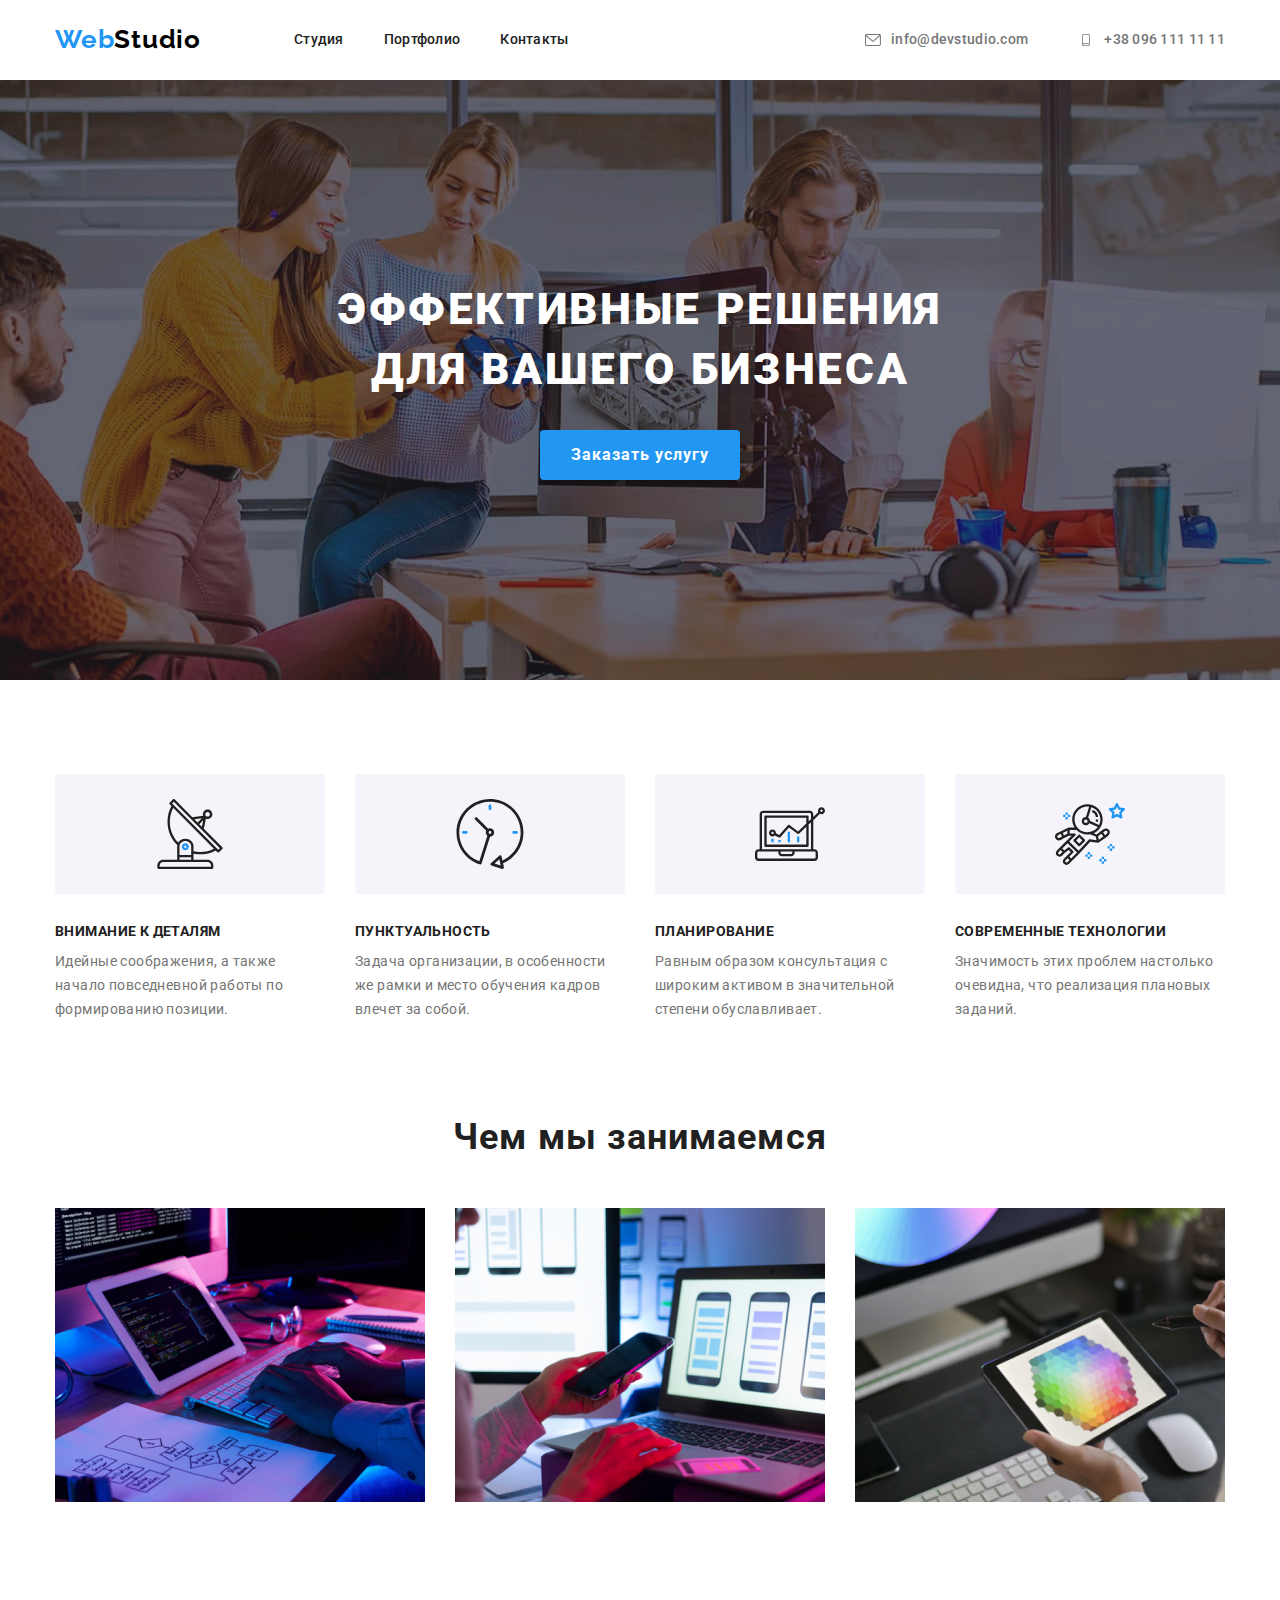
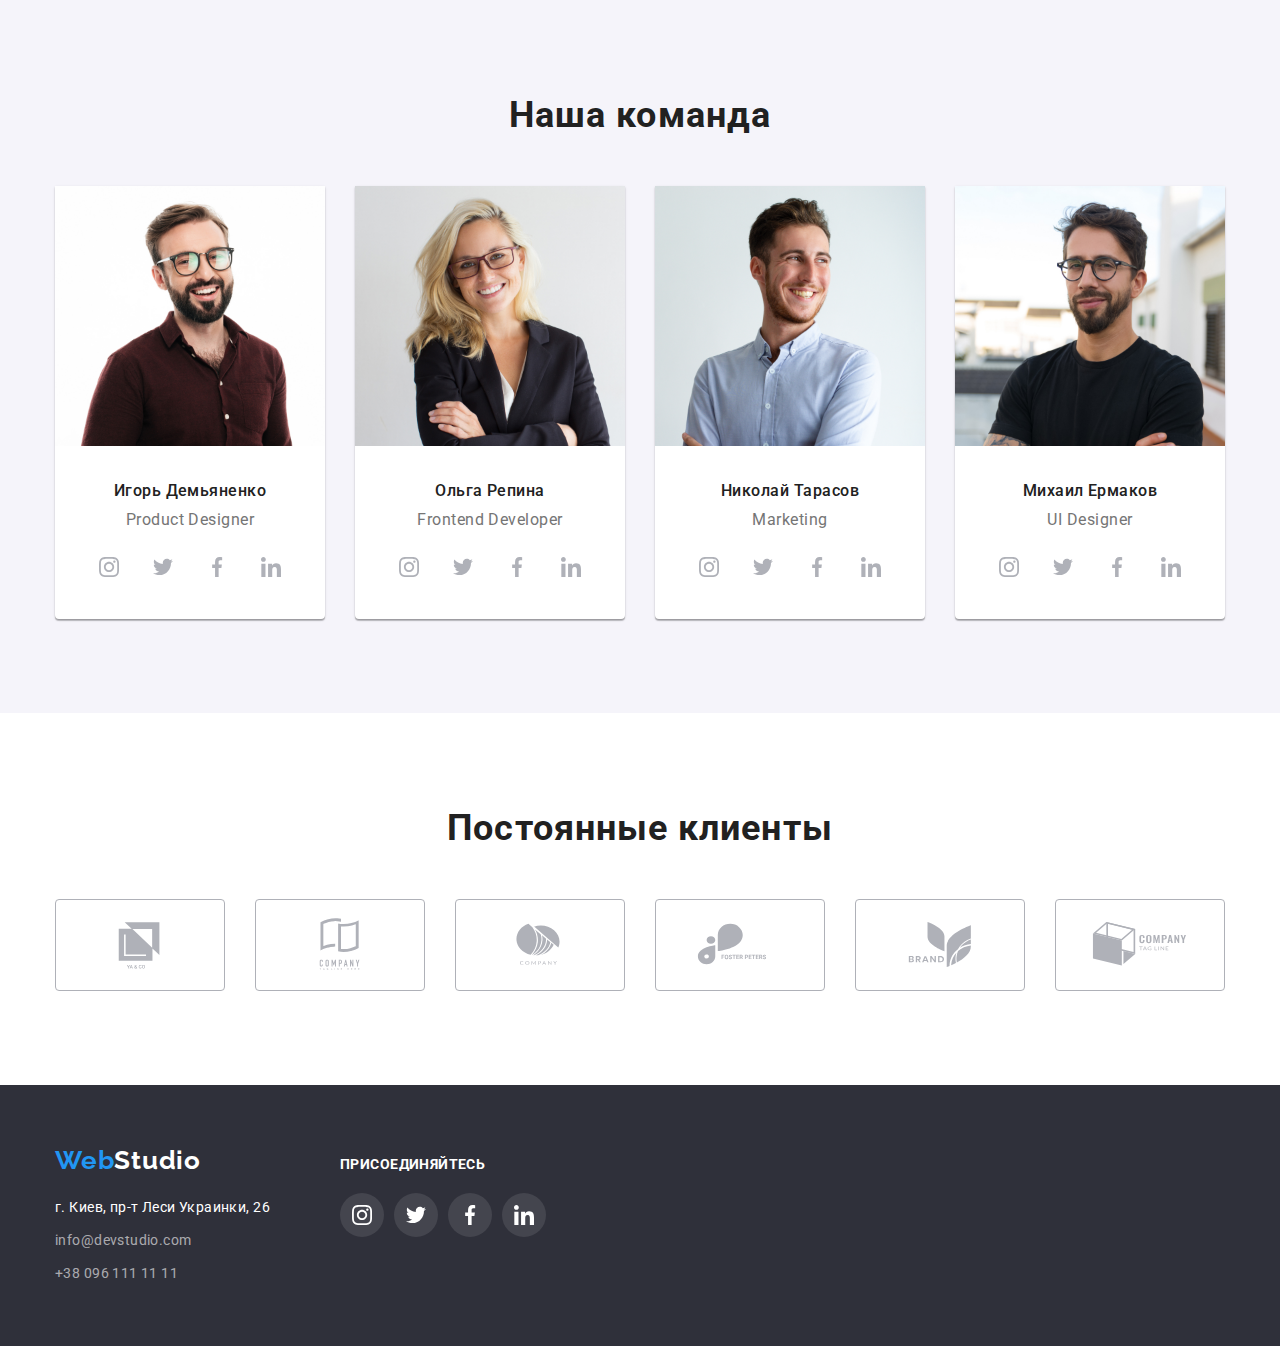
==== index.html @ 17e36403 "add folders and files" ====
<!DOCTYPE html>
<html lang="ru">
  <head>
    <meta charset="UTF-8" />
    <meta http-equiv="X-UA-Compatible" content="IE=edge" />
    <meta name="viewport" content="width=device-width, initial-scale=1.0" />
    <link rel="preconnect" href="https://fonts.googleapis.com" />
    <link rel="preconnect" href="https://fonts.gstatic.com" crossorigin />
    <link
      href="https://fonts.googleapis.com/css2?family=Raleway:wght@700&family=Roboto:wght@400;500;700;900&display=swap"
      rel="stylesheet"
    />
    <link
      rel="stylesheet"
      href="https://cdnjs.cloudflare.com/ajax/libs/modern-normalize/1.1.0/modern-normalize.min.css"
    />
    <link rel="stylesheet" href="./css/styles.css" />
    <title>Document</title>
  </head>
  <body>
    <!--Шапка сайта-->
    <header class="header">
      <div class="container container-header">
        <nav class="container-nav">
          <a class="logo-header" href=""
            ><span class="logo-first">Web</span>Studio</a
          >
          <ul class="header-list list">
            <li class="header-item">
              <a class="header-link link" href="./index.html">Студия</a>
            </li>
            <li class="header-item">
              <a class="header-link link" href="./portfolio.html">Портфолио</a>
            </li>
            <li class="header-item">
              <a class="header-link link" href="">Контакты</a>
            </li>
          </ul>
        </nav>
        <div class="header-contact">
          <ul class="header-contacts-list list">
            <li class="header-mail-list">
              <a class="header-mail-link link" href="mailto:info@devstudio.com">
                <svg class="header-mail-icon" width="16" height="12">
                  <use href="./images/icons.svg#mail"></use>
                </svg>
                info@devstudio.com
              </a>
            </li>
            <li class="header-tel-list">
              <a class="header-tel-link link" href="tel:+380961111111">
                <svg class="header-tel-icon" width="16" height="12">
                  <use href="./images/icons.svg#smartphone"></use>
                </svg>
                +38 096 111 11 11</a
              >
            </li>
          </ul>
        </div>
      </div>
    </header>
    <main>
      <!--Баннер-->
      <section class="hero">
        <h1 class="hero-title">Эффективные решения <br />для вашего бизнеса</h1>
        <button type="button" class="hero-btn btn">Заказать услугу</button>
      </section>
      <!--ABOUT US-->
      <section class="about">
        <div class="container">
          <ul class="about-list list">
            <li class="about-item">
              <div class="about-icon-bcg">
                <svg class="about-icon" width="70" height="70">
                  <use href="./images/icons.svg#antenna"></use>
                </svg>
              </div>
              <h3 class="about-title title">Внимание к деталям</h3>
              <p class="about-text">
                Идейные соображения, а также начало повседневной работы по
                формированию позиции.
              </p>
            </li>
            <li class="about-item">
              <div class="about-icon-bcg">
                <svg class="about-icon" width="70" height="70">
                  <use href="./images/icons.svg#clock"></use>
                </svg>
              </div>
              <h3 class="about-title title">Пунктуальность</h3>
              <p class="about-text">
                Задача организации, в особенности же рамки и место обучения
                кадров влечет за собой.
              </p>
            </li>
            <li class="about-item">
              <div class="about-icon-bcg">
                <svg class="about-icon" width="70" height="70">
                  <use href="./images/icons.svg#diagram"></use>
                </svg>
              </div>
              <h3 class="about-title title">Планирование</h3>
              <p class="about-text">
                Равным образом консультация с широким активом в значительной
                степени обуславливает.
              </p>
            </li>
            <li class="about-item">
              <div class="about-icon-bcg">
                <svg class="about-icon" width="70" height="70">
                  <use href="./images/icons.svg#astronaut"></use>
                </svg>
              </div>
              <h3 class="about-title title">Современные технологии</h3>
              <p class="about-text">
                Значимость этих проблем настолько очевидна, что реализация
                плановых заданий.
              </p>
            </li>
          </ul>
        </div>
      </section>
      <!--WHAT WE DO-->
      <section class="gallery-section">
        <div class="container">
          <h2 class="gallery-title">Чем мы занимаемся</h2>
          <ul class="galery-list list">
            <li class="gallery-item">
              <img
                src="./images/box1.jpg"
                alt="человек и планшет"
                width="370"
              />
            </li>
            <li class="gallery-item">
              <img
                src="./images/box2.jpg"
                alt="ноутбук и человек с телефоном"
                width="370"
              />
            </li>
            <li class="gallery-item">
              <img src="./images/box3.jpg" alt="планшет в руках" width="370" />
            </li>
          </ul>
        </div>
      </section>
      <!----------------OUR TEAM------------- -->
      <section class="team-section">
        <div class="container">
          <h2 class="team-title">Наша команда</h2>
          <ul class="team-list list">
            <li class="team-item">
              <img
                src="./images/img1.jpg"
                alt="мужчина с бородой"
                width="270"
              />
              <div class="team-worker">
                <h3 class="team-name">Игорь Демьяненко</h3>
                <p class="team-profession">Product Designer</p>
                <ul class="team-icon-list list">
                  <li class="team-icon-item">
                    <a href="" class="team-icon-link">
                      <svg class="team-icon-svg" width="20" height="20">
                        <use href="./images/icons.svg#instagram"></use>
                      </svg>
                    </a>
                  </li>
                  <li class="team-icon-item">
                    <a href="" class="team-icon-link">
                      <svg class="team-icon-svg" width="20" height="20">
                        <use href="./images/icons.svg#twitter"></use>
                      </svg>
                    </a>
                  </li>
                  <li class="team-icon-item">
                    <a href="" class="team-icon-link">
                      <svg class="team-icon-svg" width="20" height="20">
                        <use href="./images/icons.svg#facebook"></use>
                      </svg>
                    </a>
                  </li>
                  <li class="team-icon-item">
                    <a href="" class="team-icon-link">
                      <svg class="team-icon-svg" width="20" height="20">
                        <use href="./images/icons.svg#linkedin"></use>
                      </svg>
                    </a>
                  </li>
                </ul>
              </div>
            </li>
            <li class="team-item">
              <img
                src="./images/img2.jpg"
                alt="девушка блондинка"
                width="270"
              />
              <div class="team-worker">
                <h3 class="team-name">Ольга Репина</h3>
                <p class="team-profession">Frontend Developer</p>
                <ul class="team-icon-list list">
                  <li class="team-icon-item">
                    <a href="" class="team-icon-link">
                      <svg class="team-icon-svg" width="20" height="20">
                        <use href="./images/icons.svg#instagram"></use>
                      </svg>
                    </a>
                  </li>
                  <li class="team-icon-item">
                    <a href="" class="team-icon-link">
                      <svg class="team-icon-svg" width="20" height="20">
                        <use href="./images/icons.svg#twitter"></use>
                      </svg>
                    </a>
                  </li>
                  <li class="team-icon-item">
                    <a href="" class="team-icon-link">
                      <svg class="team-icon-svg" width="20" height="20">
                        <use href="./images/icons.svg#facebook"></use>
                      </svg>
                    </a>
                  </li>
                  <li class="team-icon-item">
                    <a href="" class="team-icon-link">
                      <svg class="team-icon-svg" width="20" height="20">
                        <use href="./images/icons.svg#linkedin"></use>
                      </svg>
                    </a>
                  </li>
                </ul>
              </div>
            </li>
            <li class="team-item">
              <img src="./images/img3.jpg" alt="парень улыбается" width="270" />
              <div class="team-worker">
                <h3 class="team-name">Николай Тарасов</h3>
                <p class="team-profession">Marketing</p>
                <ul class="team-icon-list list">
                  <li class="team-icon-item">
                    <a href="" class="team-icon-link">
                      <svg class="team-icon-svg" width="20" height="20">
                        <use href="./images/icons.svg#instagram"></use>
                      </svg>
                    </a>
                  </li>
                  <li class="team-icon-item">
                    <a href="" class="team-icon-link">
                      <svg class="team-icon-svg" width="20" height="20">
                        <use href="./images/icons.svg#twitter"></use>
                      </svg>
                    </a>
                  </li>
                  <li class="team-icon-item">
                    <a href="" class="team-icon-link">
                      <svg class="team-icon-svg" width="20" height="20">
                        <use href="./images/icons.svg#facebook"></use>
                      </svg>
                    </a>
                  </li>
                  <li class="team-icon-item">
                    <a href="" class="team-icon-link">
                      <svg class="team-icon-svg" width="20" height="20">
                        <use href="./images/icons.svg#linkedin"></use>
                      </svg>
                    </a>
                  </li>
                </ul>
              </div>
            </li>
            <li class="team-item">
              <img src="./images/img4.jpg" alt="парень серьезный" width="270" />
              <div class="team-worker">
                <h3 class="team-name">Михаил Ермаков</h3>
                <p class="team-profession">UI Designer</p>
                <ul class="team-icon-list list">
                  <li class="team-icon-item">
                    <a href="" class="team-icon-link">
                      <svg class="team-icon-svg" width="20" height="20">
                        <use href="./images/icons.svg#instagram"></use>
                      </svg>
                    </a>
                  </li>
                  <li class="team-icon-item">
                    <a href="" class="team-icon-link">
                      <svg class="team-icon-svg" width="20" height="20">
                        <use href="./images/icons.svg#twitter"></use>
                      </svg>
                    </a>
                  </li>
                  <li class="team-icon-item">
                    <a href="" class="team-icon-link">
                      <svg class="team-icon-svg" width="20" height="20">
                        <use href="./images/icons.svg#facebook"></use>
                      </svg>
                    </a>
                  </li>
                  <li class="team-icon-item">
                    <a href="" class="team-icon-link">
                      <svg class="team-icon-svg" width="20" height="20">
                        <use href="./images/icons.svg#linkedin"></use>
                      </svg>
                    </a>
                  </li>
                </ul>
              </div>
            </li>
          </ul>
        </div>
      </section>
      <!-- ------------CLIENTS---------------- -->
      <section class="clients">
        <div class="container">
          <h2 class="clients-title">Постоянные клиенты</h2>
          <ul class="clients-list list">
            <li class="cliets-item">
              <a href="" class="clients-link">
                <svg class="clients-icon" width="106" height="60">
                  <use href="./images/icons.svg#logo1"></use>
                </svg>
              </a>
            </li>
            <li class="cliets-item">
              <a href="" class="clients-link">
                <svg class="clients-icon" width="106" height="60">
                  <use href="./images/icons.svg#logo2"></use>
                </svg>
              </a>
            </li>
            <li class="cliets-item">
              <a href="" class="clients-link">
                <svg class="clients-icon" width="106" height="60">
                  <use href="./images/icons.svg#logo3"></use>
                </svg>
              </a>
            </li>
            <li class="cliets-item">
              <a href="" class="clients-link">
                <svg class="clients-icon" width="106" height="60">
                  <use href="./images/icons.svg#logo4"></use>
                </svg>
              </a>
            </li>
            <li class="cliets-item">
              <a href="" class="clients-link">
                <svg class="clients-icon" width="106" height="60">
                  <use href="./images/icons.svg#logo5"></use>
                </svg>
              </a>
            </li>
            <li class="cliets-item">
              <a href="" class="clients-link">
                <svg class="clients-icon" width="106" height="60">
                  <use href="./images/icons.svg#logo6"></use>
                </svg>
              </a>
            </li>
          </ul>
        </div>
      </section>
    </main>
    <footer class="footer">
      <div class="footer-container container">
        <div class="container-footer-box">
          <div class="container-logo-footer">
            <a class="logo-footer" href=""
              ><span class="logo-first">Web</span>Studio</a
            >
          </div>
          <address href="" class="footer-address">
            г. Киев, пр-т Леси Украинки, 26
          </address>
          <ul class="list">
            <li class="footer-mail">
              <a class="footer-contacts link" href="mailto:info@devstudio.com"
                >info@devstudio.com</a
              >
            </li>
            <li class="footer-tell">
              <a class="footer-contacts link" href="tel:+380961111111"
                >+38 096 111 11 11</a
              >
            </li>
          </ul>
        </div>
        <div class="footer-icon">
          <h3 class="footer-title">присоединяйтесь</h3>
          <ul class="footer-icon-list list">
            <li class="footer-icon-item">
              <a href="" class="footer-icon-link">
                <svg class="footer-icon-svg" width="20" height="20">
                  <use href="./images/icons.svg#instagram"></use>
                </svg>
              </a>
            </li>
            <li class="footer-icon-item">
              <a href="" class="footer-icon-link">
                <svg class="footer-icon-svg" width="20" height="20">
                  <use href="./images/icons.svg#twitter"></use>
                </svg>
              </a>
            </li>
            <li class="footer-icon-item">
              <a href="" class="footer-icon-link">
                <svg class="footer-icon-svg" width="20" height="20">
                  <use href="./images/icons.svg#facebook"></use>
                </svg>
              </a>
            </li>
            <li class="footer-icon-item">
              <a href="" class="footer-icon-link">
                <svg class="footer-icon-svg" width="20" height="20">
                  <use href="./images/icons.svg#linkedin"></use>
                </svg>
              </a>
            </li>
          </ul>
        </div>
      </div>
    </footer>
  </body>
</html>
---- css/styles.css ----
html {
  box-sizing: border-box;
}

/* *,
*::before,
*::after {
  box-sizing: inherit;
} */

:root {
  --primary-title-color: #212121;
  --accent-color: #2196f3;
  --secondary-color: #757575;
  --background-color: #ffffff;
}

p,
h1,
h2,
h3,
h4,
h5,
h6 {
  margin: 0;
}

ul {
  margin: 0;
  padding: 0;
}

body {
  font-family: "Roboto", sans-serif;
  background-color: var(--background-color);
}

.link {
  text-decoration: none;
}

.list {
  list-style-type: none;
  margin: 0;
}

.container {
  width: 1200px;
  padding-left: 15px;
  padding-right: 15px;
  margin-left: auto;
  margin-right: auto;
}

/* --------------HEADER-------------- */

.logo-header {
  font-family: Raleway;
  font-weight: 700;
  font-size: 26px;
  line-height: 1.2;
  letter-spacing: 0.03em;
  color: #000000;
  text-decoration: none;
}

.logo-header {
  margin-right: 93px;
}

.logo-first {
  color: var(--accent-color);
}

.header-list {
  display: flex;
}

.header-link {
  font-weight: 500;
  font-size: 14px;
  line-height: 1.14;
  letter-spacing: 0.02em;
  color: var(--primary-title-color);
}

.header-item:not(:last-child) {
  margin-right: 40px;
}

.link:hover,
.link:focus {
  color: var(--accent-color);
}

.container-header {
  display: flex;
}

.container-nav {
  display: flex;
  align-items: center;
}

.header {
  border-color: #ececec;
  padding-top: 24px;
  padding-bottom: 25px;
}

.header-mail-link,
.header-tel-link {
  display: flex;
  align-items: center;
  font-weight: 500;
  font-size: 14px;
  line-height: 1.14;
  letter-spacing: 0.02em;
  color: var(--secondary-color);
}

.header-contact {
  margin-left: auto;
  display: flex;
  align-items: center;
}

.header-contacts-list {
  display: flex;
}

.header-mail-list .header-tel-list {
  display: flex;
}

.header-tel-list {
  margin-left: 50px;
}

.header-mail-icon,
.header-tel-icon {
  fill: currentColor;
  margin-right: 10px;
}

/* --------------HERO-------------- */

.hero {
  background-color:#2f303a;
  background-image: url(../images/herobcg.png),url(../images/hero.jpg);
  background-repeat: no-repeat;
  background-position: center;
  background-size: cover;
  max-width: 1600px;
  padding-top: 200px;
  padding-bottom: 200px;
  margin-left: auto;
  margin-right: auto;
}

.hero-title {
  font-weight: 900;
  font-size: 44px;
  line-height: 1.36;
  text-align: center;
  letter-spacing: 0.06em;
  text-transform: uppercase;
  color: var(--background-color);
  width: 696px;
  margin: 0 auto;
  margin-bottom: 30px;
}

.btn {
  font-weight: bold;
  font-size: 16px;
  line-height: 1.87;
  display: flex;
  align-items: center;
  text-align: center;
  letter-spacing: 0.06em;
  color: var(--background-color);
  width: 200px;
  height: 50px;
  background: #2196f3;
  box-shadow: 0px 4px 4px rgba(0, 0, 0, 0.15);
  border-radius: 4px;
  border: none;
  justify-content: center;
  cursor: pointer;
}

.hero-btn {
  margin: 0 auto;
}

/* --------------ABOUT US-------------- */

.about {
  padding-top: 94px;
}

.about-list {
  display: flex;
  margin-left: -30px;
}

.about-item {
  flex-basis: calc(100% / 4 - 30px);
  margin-left: 30px;
}

.about-icon-bcg{
  width: 270px;
  height: 120px;
  display: flex;
  background: #F5F4FA;
  justify-content: center;
  align-items: center;
  border-radius: 4px;
  margin-bottom: 30px;
}

.about-title {
  margin-bottom: 10px;
}

.title {
  font-weight: 700;
  font-size: 14px;
  line-height: 1.14;
  letter-spacing: 0.03em;
  text-transform: uppercase;
  color: var(--primary-title-color);
}

.about-text {
  font-size: 14px;
  line-height: 1.71;
  letter-spacing: 0.03em;
  color: var(--secondary-color);
}

/* --------------WHAT WE DO-------------- */

.gallery-title,
.team-title {
  font-weight: 700;
  font-size: 36px;
  line-height: 1.17;
  text-align: center;
  letter-spacing: 0.03em;
  color: var(--primary-title-color);
  margin-bottom: 50px;
}

.gallery-section {
  display: flex;
  padding-top: 94px;
  padding-bottom: 94px;
}

.galery-list {
  display: flex;
  margin-left: -30px;
}

.gallery-item {
  flex-basis: calc(100% / 3 - 30px);
  margin-left: 30px;
}

/* --------------OUR TEAM-------------- */

.team-name {
  font-weight: 500;
  font-size: 16px;
  line-height: 1.19;
  text-align: center;
  letter-spacing: 0.03em;
  color: var(--primary-title-color);
  margin-bottom: 10px;
}

.team-profession {
  font-size: 16px;
  line-height: 1.19;
  text-align: center;
  letter-spacing: 0.03em;
  color: var(--secondary-color);
}

.team-section {
  padding-top: 94px;
  padding-bottom: 94px;
  background: #f5f4fa;
}

.team-list {
  display: flex;
  margin-left: -30px;
}

.team-item {
  flex-basis: calc(100% / 4 - 30px);
  margin-left: 30px;
  box-shadow: 0px 1px 3px rgba(0, 0, 0, 0.12), 0px 1px 1px rgba(0, 0, 0, 0.14), 0px 2px 1px rgba(0, 0, 0, 0.2);
  border-radius: 0px 0px 4px 4px;
  background:var(--background-color);
}

.team-worker {
  padding-top: 30px;
  padding-bottom: 30px;
}

.team-icon-list {
  display: flex;
  align-items: center;
  justify-content: center;
  margin-top: 16px;
}

.team-icon-item:not(:first-child) {
  display: flex;
  align-items: center;
  justify-content: center;
  margin-left: 10px;
}

.team-icon-link{
  display: flex;
  justify-content: center;
  align-items: center;
  width: 44px;
  height: 44px;
  border-radius: 50%;
  cursor: pointer;
}

.team-icon-svg{
  fill:#AFB1B8; 
}

.team-icon-link:hover .team-icon-svg,
.team-icon-link:focus .team-icon-svg{
  fill:var(--background-color); 
}

.team-icon-link:hover,
.team-icon-link:focus {
  background-color: var(--accent-color);
}

/* --------------OUR CLIENTS-------------*/

.clients{
  padding-top: 94px;
  padding-bottom: 94px;
}

.clients-title{
  font-weight: 700;
font-size: 36px;
line-height: 1.17;
text-align: center;
letter-spacing: 0.03em;
color: var(--primary-title-color);
margin-bottom: 50px;
}

.clients-list{
  display: flex;
  justify-content: center;
  margin-left: -30px;
}

.clients-link{
  width: 170px;
  height: 92px;
  display: flex;
  justify-content: center;
  align-items: center;
  border: 1px solid #AFB1B8;
  box-sizing: border-box;
  border-radius: 4px;
  margin-left: 30px;
  cursor: pointer;
}  

.clients-icon{
fill: #AFB1B8;
}

.clients-link:hover .clients-icon,
.clients-link:focus .clients-icon {
  fill:var(--accent-color);
} 

.clients-link:hover,
.clients-link:focus{
  border-color: var(--accent-color);
}


/* --------------FOOTER-------------- */

.footer{
  background-color: #2f303a;
  padding-top: 60px;
  padding-bottom: 60px;
}

.footer-container{
  display: flex;
  flex-direction: row;
}

.container-footer-box{
  margin-right: 70px;
}

.logo-footer {
  font-family: Raleway;
  font-weight: 700;
  font-size: 26px;
  line-height: 1.2;
  letter-spacing: 0.03em;
  color: var(--background-color);
  text-decoration: none;
}

.footer-address {
  font-style: normal;
  font-size: 14px;
  line-height: 1.71;
  letter-spacing: 0.03em;
  color: var(--background-color);
  margin-bottom: 9px;
}

.footer-contacts {
  font-size: 14px;
  line-height: 1.71;
  letter-spacing: 0.03em;
  color: rgba(255, 255, 255, 0.6);
}

.container-logo-footer {
  margin-bottom: 20px;
}

.footer-mail {
  margin-bottom: 9px;
}

.footer-title{
  font-weight: 700;
  font-size: 14px;
  line-height: 1.14;
  letter-spacing: 0.03em;
  text-transform: uppercase;
  color:var(--background-color);
  margin-bottom: 20px;
}

.footer-icon-list {
  display: flex;
  align-items: center;
  margin-top: 16px;
}

.footer-icon-item:not(:first-child) {
  display: flex;
  align-items: center;
  justify-content: center;
  margin-left: 10px;
}

.footer-icon-link{
  display: flex;
  justify-content: center;
  align-items: center;
  width: 44px;
  height: 44px;
  border-radius: 50%;
  cursor: pointer;
  background: rgba(255, 255, 255, 0.1);
}

.footer-icon-svg{
  fill:var(--background-color); 
}

.footer-icon-link:hover .footer-icon-svg,
.footer-icon-link:focus .footer-icon-svg{
  fill:var(--background-color); 
}

.footer-icon-link:hover,
.footer-icon-link:focus{
  background-color: var(--accent-color);
}

.footer-icon{
  padding-top: 12px;
}

/* --------------PORTFOLIO-------------- */

.header-portfolio {
  border-bottom: 1px solid #ececec;
}

.projects {
  padding-top: 94px;
  padding-bottom: 94px;
}

.container-projects {
  margin-bottom: 50px;
}

.projects-title {
  display: none;
}

.projects-list {
  display: flex;
  justify-content: center;
}

.projects-link {
  margin-left: 8px;
  padding: 6px 22px;
}

.btn-portfolio:hover,
.btn-portfolio:focus {
  background-color: var(--accent-color);
  color: var(--background-color);
  cursor: pointer;
  border: none;
  background: var(--accent-color);
  box-shadow: 0px 3px 1px rgba(0, 0, 0, 0.1), 0px 1px 2px rgba(0, 0, 0, 0.08), 0px 2px 2px rgba(0, 0, 0, 0.12);
}

.btn-portfolio-text {
  font-family: inherit;
  font-weight: 500;
  font-size: 16px;
  line-height: 1.62;
  text-align: center;
  letter-spacing: 0.03em;
  color: var(--primary-title-color);
  border-radius: 4px;
  border: none;
}

.work-list {
  display: flex;
  flex-wrap: wrap;
  margin-left: -30px;
  margin-bottom: -30px;
}

.work-link {
  display:block;
}

.work-item {
  display: block;
  flex-basis: calc(100% / 3 - 30px);
  background: #ffffff;
  box-sizing: border-box;
  margin-left: 30px;
  margin-bottom: 30px;
  max-width: 370px;
}
.work-item:hover,
.work-item:focus{
  box-shadow: 0px 1px 1px rgba(0, 0, 0, 0.12), 0px 4px 4px rgba(0, 0, 0, 0.06), 1px 4px 6px rgba(0, 0, 0, 0.16);
}

.work-border {
  display: block;
  padding: 20px 24px;
  border: 1px solid #eeeeee;
}

.company {
  font-weight: 700;
  font-size: 18px;
  line-height: 2;
  letter-spacing: 0.06em;
  color: var(--primary-title-color);
  margin-bottom: 4px;
}

.company-work {
  font-size: 16px;
  line-height: 1.87;
  letter-spacing: 0.03em;
  color: var(--secondary-color);
}

.work-picture.no-gap{
  display: block;
}
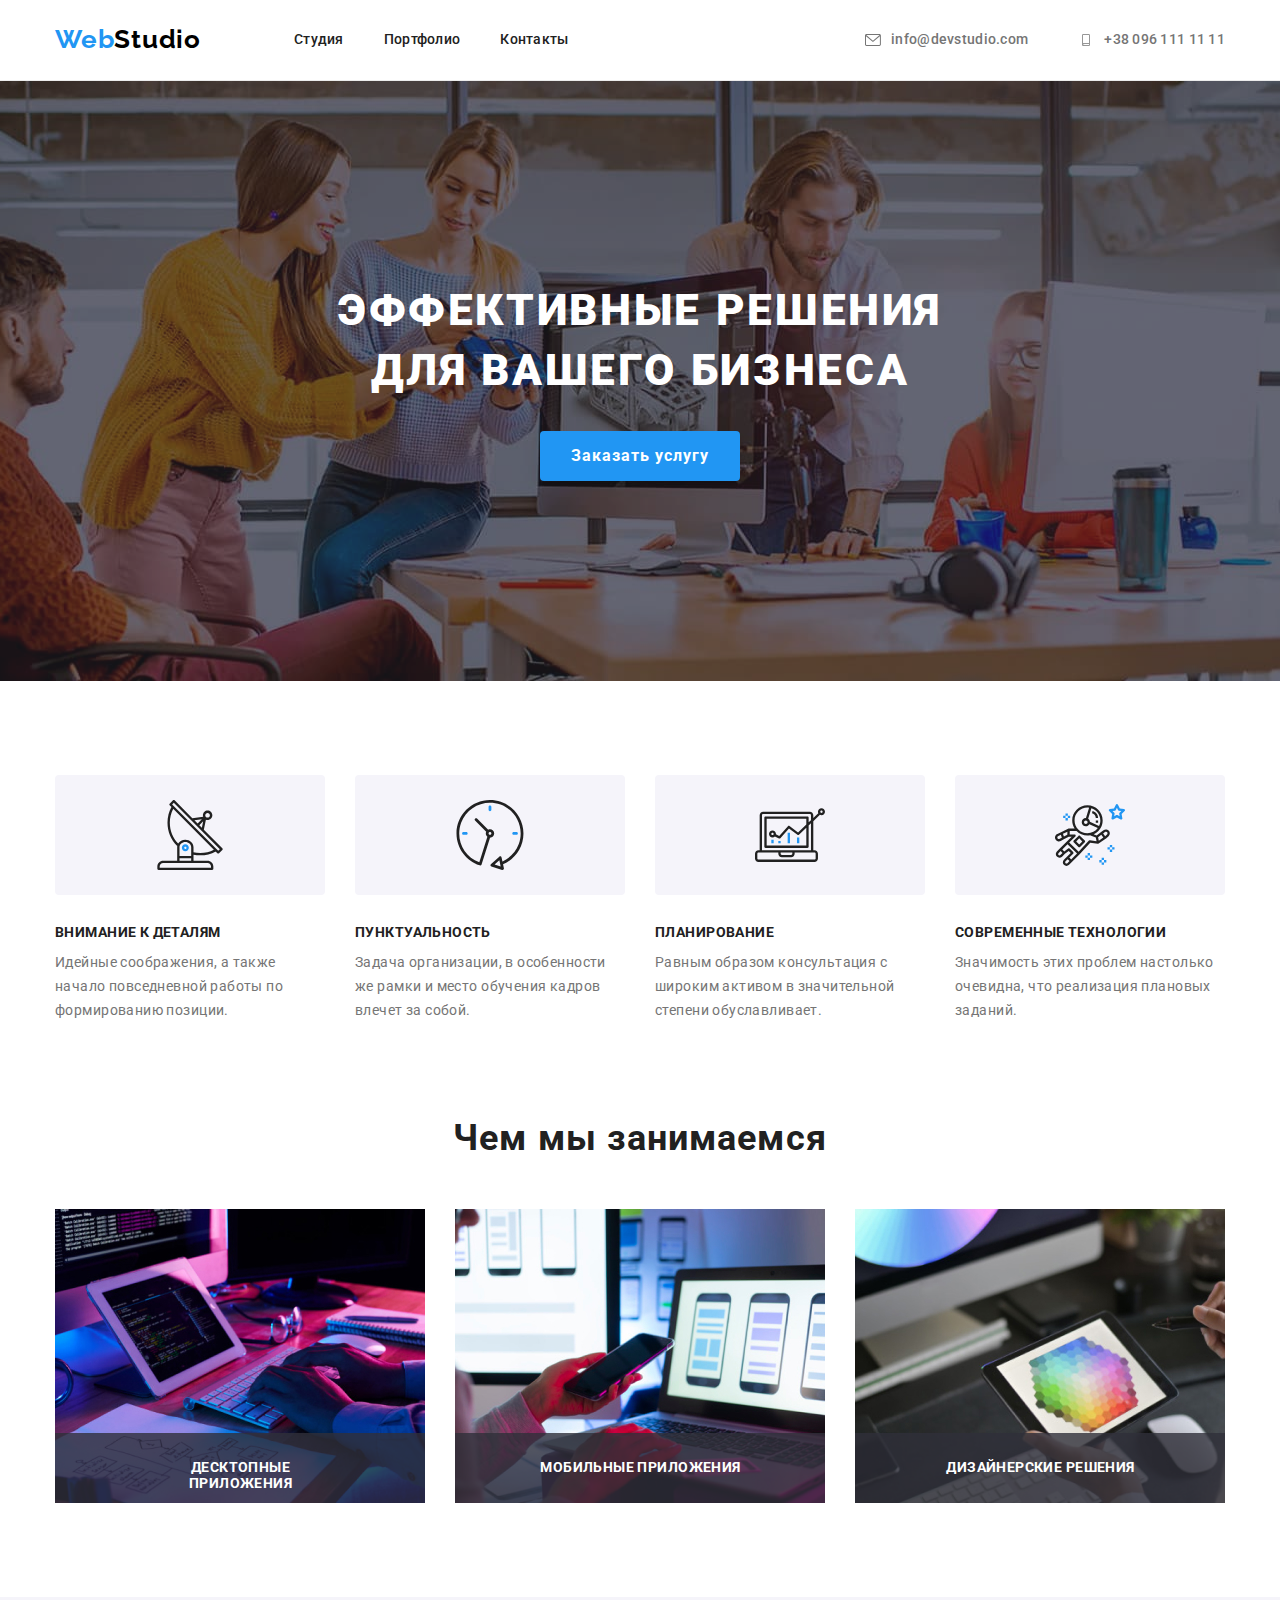
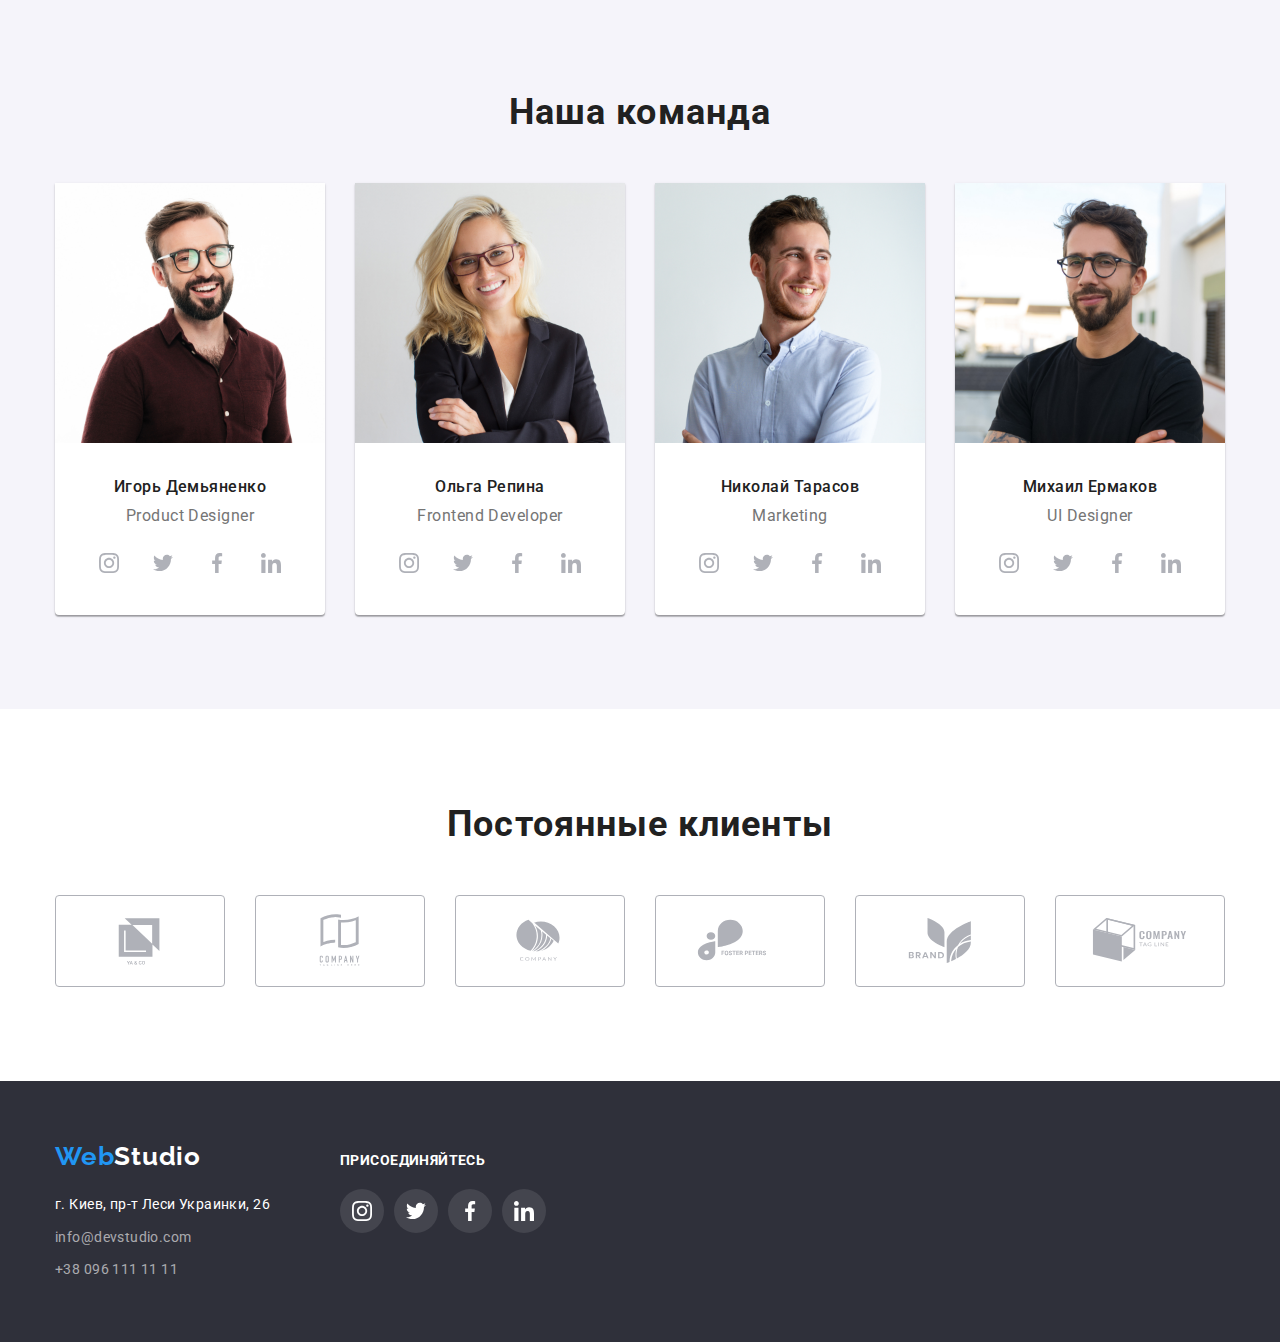
==== commit 47646a0e: "animation" ====
--- a/index.html
+++ b/index.html
@@ -14,6 +14,10 @@
       rel="stylesheet"
       href="https://cdnjs.cloudflare.com/ajax/libs/modern-normalize/1.1.0/modern-normalize.min.css"
     />
+    <link
+      rel="stylesheet"
+      href="https://cdnjs.cloudflare.com/ajax/libs/animate.css/4.1.1/animate.min.css"
+    />
     <link rel="stylesheet" href="./css/styles.css" />
     <title>Document</title>
   </head>
@@ -126,21 +130,40 @@
           <h2 class="gallery-title">Чем мы занимаемся</h2>
           <ul class="galery-list list">
             <li class="gallery-item">
-              <img
-                src="./images/box1.jpg"
-                alt="человек и планшет"
-                width="370"
-              />
+              <div class="galery-item-thumb">
+                <img
+                  src="./images/box1.jpg"
+                  alt="человек и планшет"
+                  width="370"
+                />
+                <div class="galery-thumb-box">
+                  <p class="galery-thumb-title">Десктопные приложения</p>
+                </div>
+              </div>
             </li>
             <li class="gallery-item">
-              <img
-                src="./images/box2.jpg"
-                alt="ноутбук и человек с телефоном"
-                width="370"
-              />
+              <div class="galery-item-thumb">
+                <img
+                  src="./images/box2.jpg"
+                  alt="ноутбук и человек с телефоном"
+                  width="370"
+                />
+                <div class="galery-thumb-box">
+                  <p class="galery-thumb-title">Мобильные приложения</p>
+                </div>
+              </div>
             </li>
             <li class="gallery-item">
-              <img src="./images/box3.jpg" alt="планшет в руках" width="370" />
+              <div class="galery-item-thumb">
+                <img
+                  src="./images/box3.jpg"
+                  alt="планшет в руках"
+                  width="370"
+                />
+                <div class="galery-thumb-box">
+                  <p class="galery-thumb-title">Дизайнерские решения</p>
+                </div>
+              </div>
             </li>
           </ul>
         </div>
@@ -239,7 +262,7 @@
                 <p class="team-profession">Marketing</p>
                 <ul class="team-icon-list list">
                   <li class="team-icon-item">
-                    <a href="" class="team-icon-link">
+                    <a href="" class="team-icon-link link">
                       <svg class="team-icon-svg" width="20" height="20">
                         <use href="./images/icons.svg#instagram"></use>
                       </svg>
@@ -419,5 +442,6 @@
         </div>
       </div>
     </footer>
+    <script src="./js/modal.js"></script>
   </body>
 </html>
--- a/css/styles.css
+++ b/css/styles.css
@@ -2,11 +2,11 @@
   box-sizing: border-box;
 }
 
-/* *,
+*,
 *::before,
 *::after {
   box-sizing: inherit;
-} */
+}
 
 :root {
   --primary-title-color: #212121;
@@ -37,6 +37,9 @@
 
 .link {
   text-decoration: none;
+  transition-property: color;
+  transition-duration: 250ms; 
+  animation-timing-function:cubic-bezier(0.4, 0, 0.2, 1);
 }
 
 .list {
@@ -54,6 +57,12 @@
 
 /* --------------HEADER-------------- */
 
+.header {
+  border-bottom: 1px solid #ECECEC;
+  padding-top: 24px;
+  padding-bottom: 25px;
+}
+
 .logo-header {
   font-family: Raleway;
   font-weight: 700;
@@ -82,6 +91,27 @@
   line-height: 1.14;
   letter-spacing: 0.02em;
   color: var(--primary-title-color);
+  position: relative;
+  padding-top: 32px;
+  padding-bottom: 32px;
+}
+
+.header-link::after {
+  content:"";
+  position: absolute;
+  width: 100%;    
+  height: 4px;
+  border-radius: 2px;
+  background-color:var(--accent-color);
+  display: block;
+  bottom: 0; 
+  opacity: 0;
+  transition-duration: 250ms; 
+  animation-timing-function:cubic-bezier(0.4, 0, 0.2, 1);
+}
+
+.header-link:hover:after{
+  opacity: 1;
 }
 
 .header-item:not(:last-child) {
@@ -100,12 +130,6 @@
 .container-nav {
   display: flex;
   align-items: center;
-}
-
-.header {
-  border-color: #ececec;
-  padding-top: 24px;
-  padding-bottom: 25px;
 }
 
 .header-mail-link,
@@ -172,25 +196,25 @@
 }
 
 .btn {
-  font-weight: bold;
+  font-weight: 700;
   font-size: 16px;
   line-height: 1.87;
-  display: flex;
-  align-items: center;
-  text-align: center;
   letter-spacing: 0.06em;
   color: var(--background-color);
   width: 200px;
   height: 50px;
-  background: #2196f3;
+  background-color: #2196f3;
   box-shadow: 0px 4px 4px rgba(0, 0, 0, 0.15);
   border-radius: 4px;
   border: none;
+  display: flex;
+  align-items: center;
+  text-align: center;
   justify-content: center;
   cursor: pointer;
 }
 
-.hero-btn {
+.hero-btn{
   margin: 0 auto;
 }
 
@@ -268,6 +292,30 @@
 .gallery-item {
   flex-basis: calc(100% / 3 - 30px);
   margin-left: 30px;
+}
+
+.galery-item-thumb{
+  position: relative;
+  display: flex;
+}
+
+.galery-thumb-box{
+  position: absolute;
+  width: 100%;
+  bottom: 0px;
+}
+
+.galery-thumb-title{
+  font-weight: 700;
+  font-size: 14px;
+  line-height: 1.14;
+  height: 70px;
+  letter-spacing: 0.03em;
+  text-transform: uppercase;
+  text-align: center;
+  padding: 27px 82px 27px 83px;
+  color: #FFFFFF;
+  background-color: rgba(47, 48, 58, 0.8);
 }
 
 /* --------------OUR TEAM-------------- */
@@ -336,6 +384,7 @@
   height: 44px;
   border-radius: 50%;
   cursor: pointer;
+  transition: cubic-bezier(0.4, 0, 0.2, 1) 250ms;
 }
 
 .team-icon-svg{
@@ -386,6 +435,7 @@
   border-radius: 4px;
   margin-left: 30px;
   cursor: pointer;
+  transition: cubic-bezier(0.4, 0, 0.2, 1) 250ms;
 }  
 
 .clients-icon{
@@ -486,6 +536,7 @@
   border-radius: 50%;
   cursor: pointer;
   background: rgba(255, 255, 255, 0.1);
+  transition: cubic-bezier(0.4, 0, 0.2, 1) 250ms;
 }
 
 .footer-icon-svg{
@@ -555,6 +606,7 @@
   color: var(--primary-title-color);
   border-radius: 4px;
   border: none;
+  transition: cubic-bezier(0.4, 0, 0.2, 1) 250ms;
 }
 
 .work-list {
@@ -564,9 +616,24 @@
   margin-bottom: -30px;
 }
 
-.work-link {
-  display:block;
-}
+.work-wrapper {
+  position: relative;
+  overflow: hidden;
+}
+
+.work-text{
+  position: absolute;
+  top: 0;
+  left: 0;
+  font-size: 18px;
+  line-height: 1.56;
+  letter-spacing: 0.03em;
+  padding: 63px 24px;
+  color:var(--background-color);
+  background-color:rgba(33, 150, 243, 0.9);
+  transform: translateY(100%);
+  transition: transform 250ms cubic-bezier(0.4, 0, 0.2, 1);
+  }
 
 .work-item {
   display: block;
@@ -577,9 +644,14 @@
   margin-bottom: 30px;
   max-width: 370px;
 }
+
 .work-item:hover,
 .work-item:focus{
   box-shadow: 0px 1px 1px rgba(0, 0, 0, 0.12), 0px 4px 4px rgba(0, 0, 0, 0.06), 1px 4px 6px rgba(0, 0, 0, 0.16);
+}
+
+.work-item:hover .work-text{
+  transform: translateY(0);
 }
 
 .work-border {
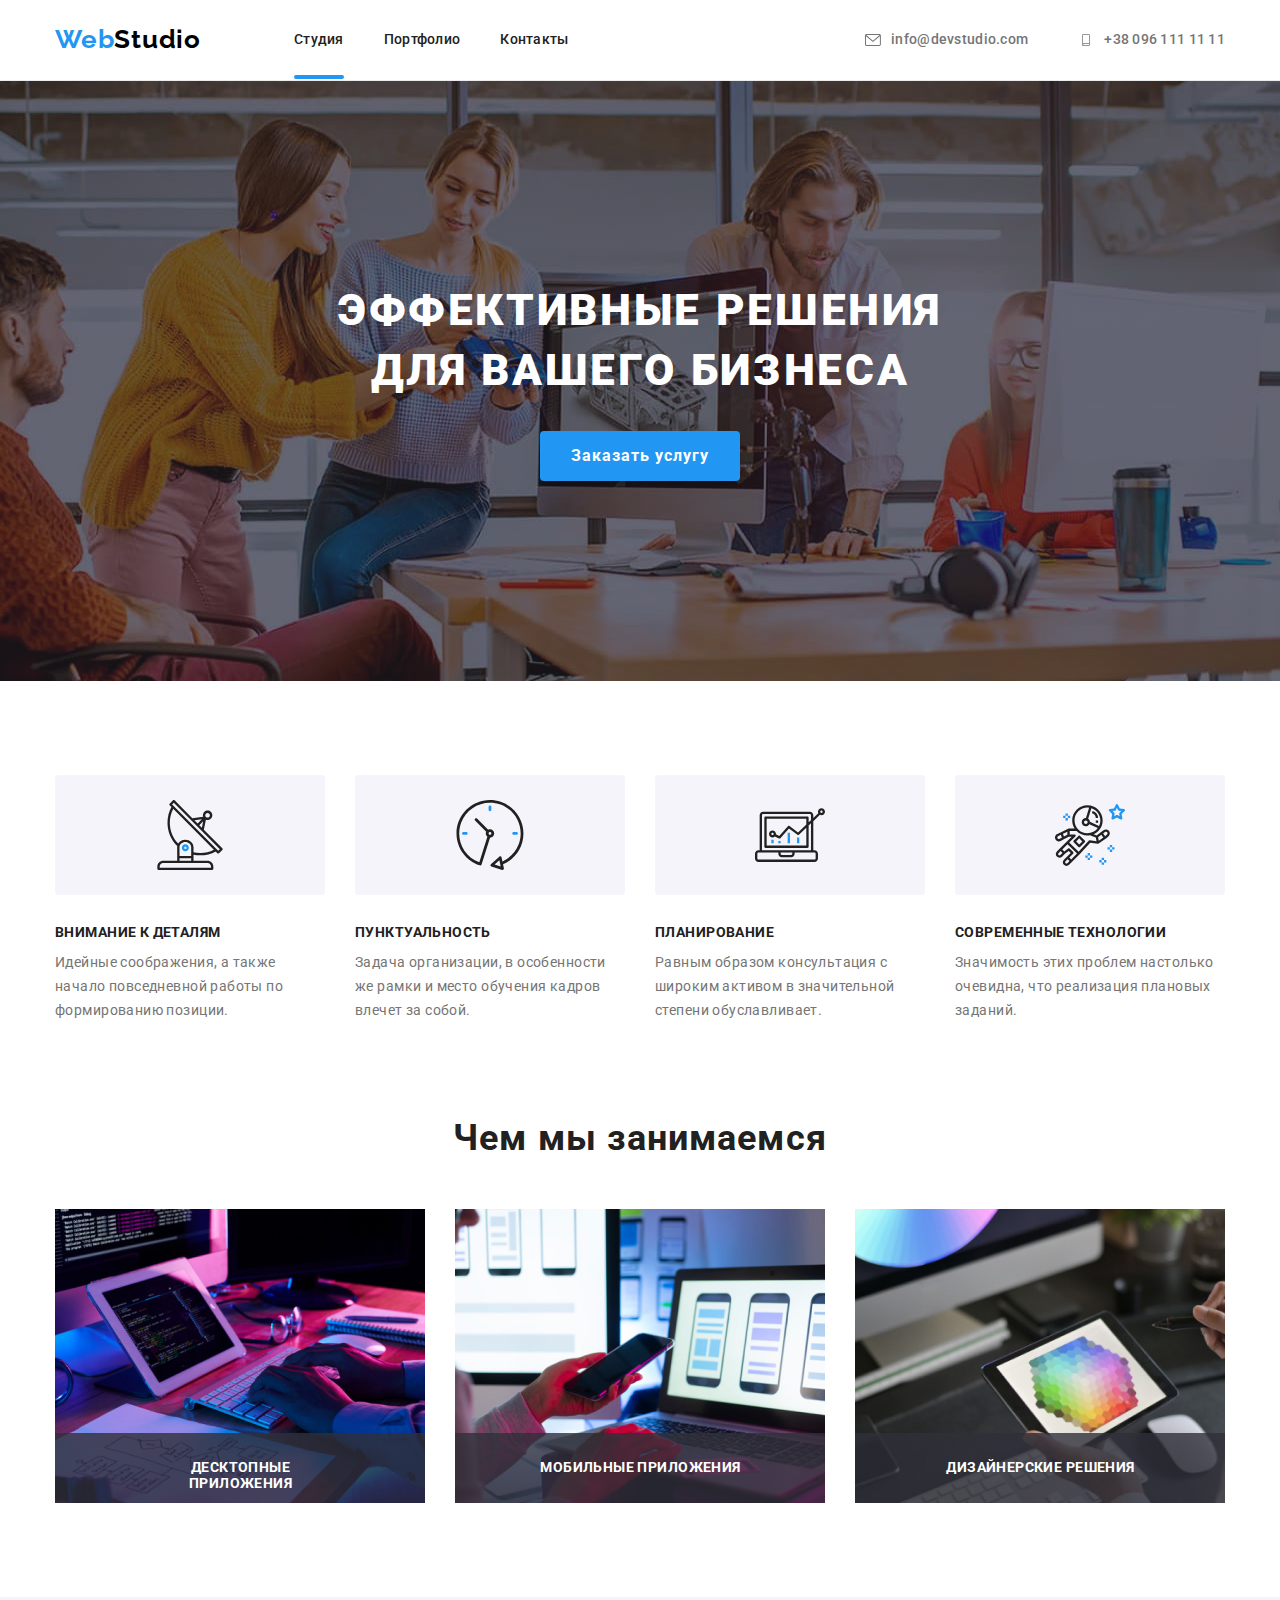
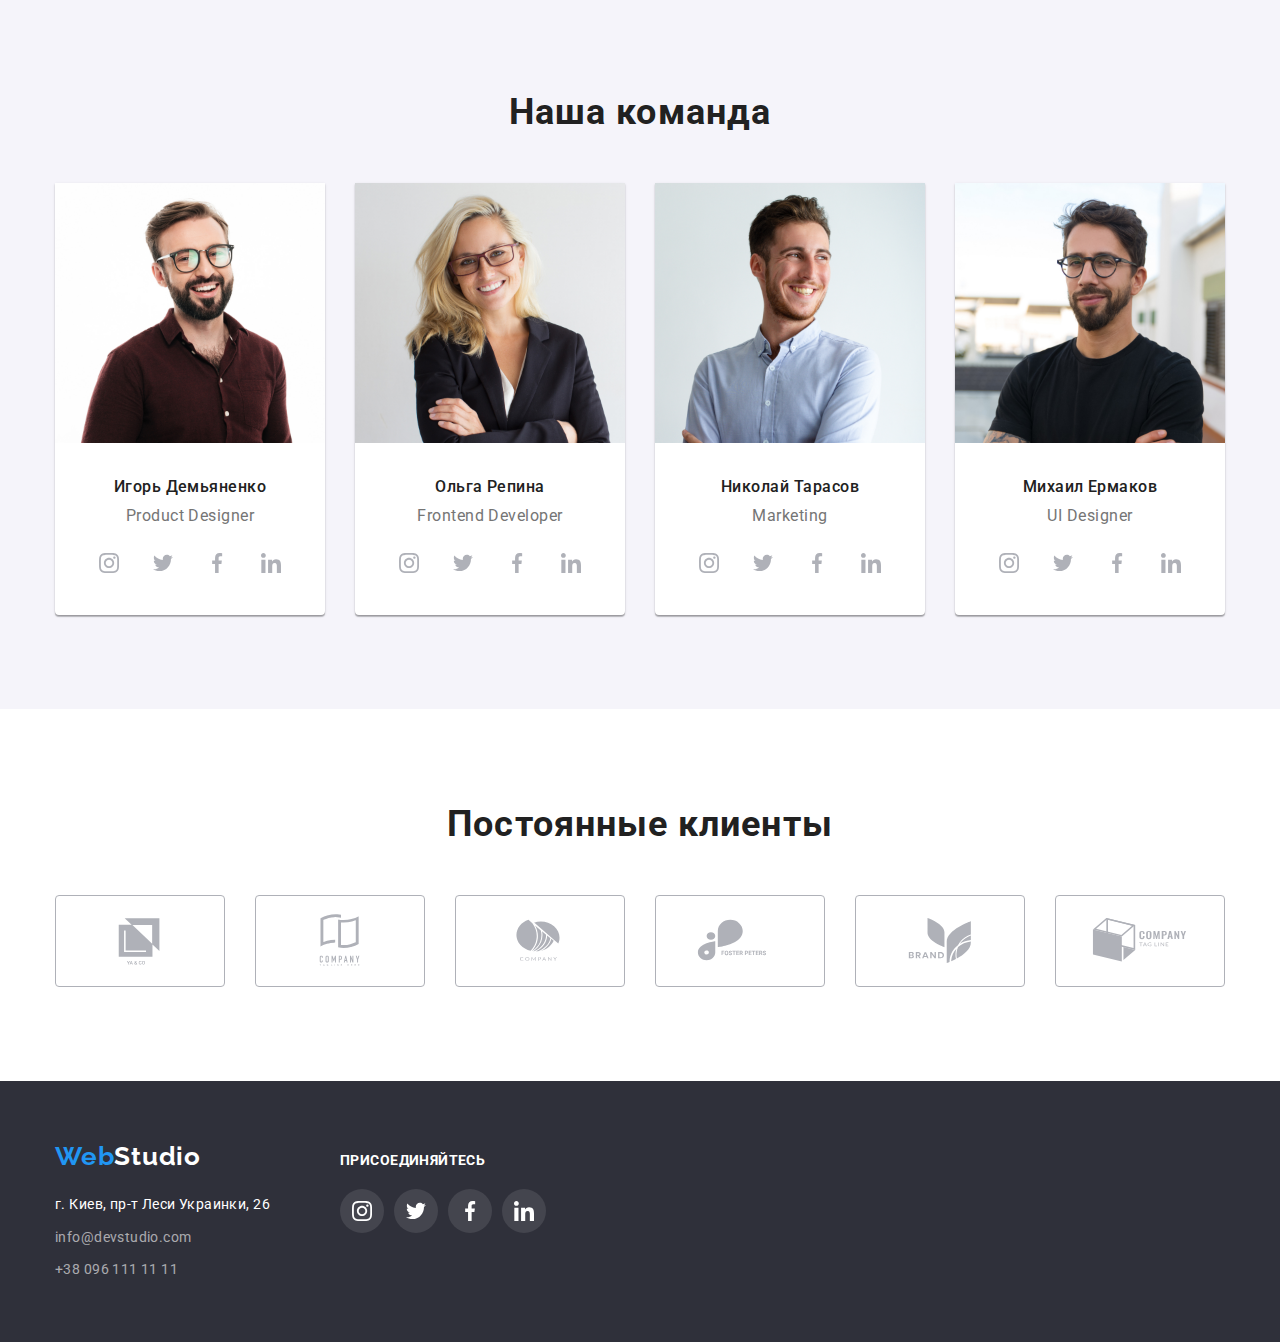
==== commit 6dadca95: "add lines on link" ====
--- a/index.html
+++ b/index.html
@@ -31,7 +31,7 @@
           >
           <ul class="header-list list">
             <li class="header-item">
-              <a class="header-link link" href="./index.html">Студия</a>
+              <a class="header-link link current" href="./index.html">Студия</a>
             </li>
             <li class="header-item">
               <a class="header-link link" href="./portfolio.html">Портфолио</a>
@@ -67,7 +67,9 @@
       <!--Баннер-->
       <section class="hero">
         <h1 class="hero-title">Эффективные решения <br />для вашего бизнеса</h1>
-        <button type="button" class="hero-btn btn">Заказать услугу</button>
+        <button type="button" data-modal-open class="hero-btn btn">
+          Заказать услугу
+        </button>
       </section>
       <!--ABOUT US-->
       <section class="about">
@@ -442,6 +444,15 @@
         </div>
       </div>
     </footer>
+    <div class="backdrop is-hidden" data-modal>
+      <div class="modal">
+        <button type="button" class="btn-close" data-modal-close>
+          <svg class="modal-close-icon" width="30" height="30">
+            <use href="./images/icons.svg#close"></use>
+          </svg>
+        </button>
+      </div>
+    </div>
     <script src="./js/modal.js"></script>
   </body>
 </html>
--- a/css/styles.css
+++ b/css/styles.css
@@ -94,9 +94,11 @@
   position: relative;
   padding-top: 32px;
   padding-bottom: 32px;
-}
-
-.header-link::after {
+  transition-duration: 250ms; 
+  animation-timing-function:cubic-bezier(0.4, 0, 0.2, 1);
+}
+
+.current::after {
   content:"";
   position: absolute;
   width: 100%;    
@@ -105,13 +107,6 @@
   background-color:var(--accent-color);
   display: block;
   bottom: 0; 
-  opacity: 0;
-  transition-duration: 250ms; 
-  animation-timing-function:cubic-bezier(0.4, 0, 0.2, 1);
-}
-
-.header-link:hover:after{
-  opacity: 1;
 }
 
 .header-item:not(:last-child) {
@@ -218,6 +213,49 @@
   margin: 0 auto;
 }
 
+.backdrop{
+  position: fixed;
+  width: 100vw;
+  height: 100vh;
+  top: 0;
+  display: flex;
+  align-items: center;
+  justify-content: center;
+  background-color: rgba(0, 0, 0, 0.2);
+  transition: opacity 500ms ease, visibility 500ms ease ; 
+}
+
+.backdrop.is-hidden{
+  opacity: 0;
+  visibility: hidden;
+  pointer-events: none;
+}
+
+.backdrop.is-hidden .modal{
+  transform: scale(3) rotate(360deg) ;
+}
+
+.modal{
+  min-width: 528px;
+  min-height: 581px;
+  position: relative;
+  background: var(--background-color);
+  box-shadow: 0px 1px 3px rgba(0, 0, 0, 0.12), 0px 1px 1px rgba(0, 0, 0, 0.14), 0px 2px 1px rgba(0, 0, 0, 0.2);
+  border-radius: 4px;
+  transition: transform 500ms ease;
+}
+
+.btn-close{
+  right: 8px;
+  top: 8px;
+  padding: 0;
+  border-radius: 50%;
+  position: absolute;
+  background-color: transparent;
+  border: none;
+  cursor: pointer;
+}
+
 /* --------------ABOUT US-------------- */
 
 .about {
@@ -384,7 +422,7 @@
   height: 44px;
   border-radius: 50%;
   cursor: pointer;
-  transition: cubic-bezier(0.4, 0, 0.2, 1) 250ms;
+  transition: background-color cubic-bezier(0.4, 0, 0.2, 1) 250ms;
 }
 
 .team-icon-svg{
@@ -435,7 +473,7 @@
   border-radius: 4px;
   margin-left: 30px;
   cursor: pointer;
-  transition: cubic-bezier(0.4, 0, 0.2, 1) 250ms;
+  transition: border-color cubic-bezier(0.4, 0, 0.2, 1) 250ms;
 }  
 
 .clients-icon{
@@ -536,7 +574,7 @@
   border-radius: 50%;
   cursor: pointer;
   background: rgba(255, 255, 255, 0.1);
-  transition: cubic-bezier(0.4, 0, 0.2, 1) 250ms;
+  transition: background-color cubic-bezier(0.4, 0, 0.2, 1) 250ms;
 }
 
 .footer-icon-svg{
@@ -606,7 +644,7 @@
   color: var(--primary-title-color);
   border-radius: 4px;
   border: none;
-  transition: cubic-bezier(0.4, 0, 0.2, 1) 250ms;
+  transition: background-color cubic-bezier(0.4, 0, 0.2, 1) 250ms;
 }
 
 .work-list {
@@ -623,12 +661,12 @@
 
 .work-text{
   position: absolute;
-  top: 0;
-  left: 0;
+  top: 0; 
   font-size: 18px;
   line-height: 1.56;
   letter-spacing: 0.03em;
   padding: 63px 24px;
+  bottom: 0;
   color:var(--background-color);
   background-color:rgba(33, 150, 243, 0.9);
   transform: translateY(100%);
